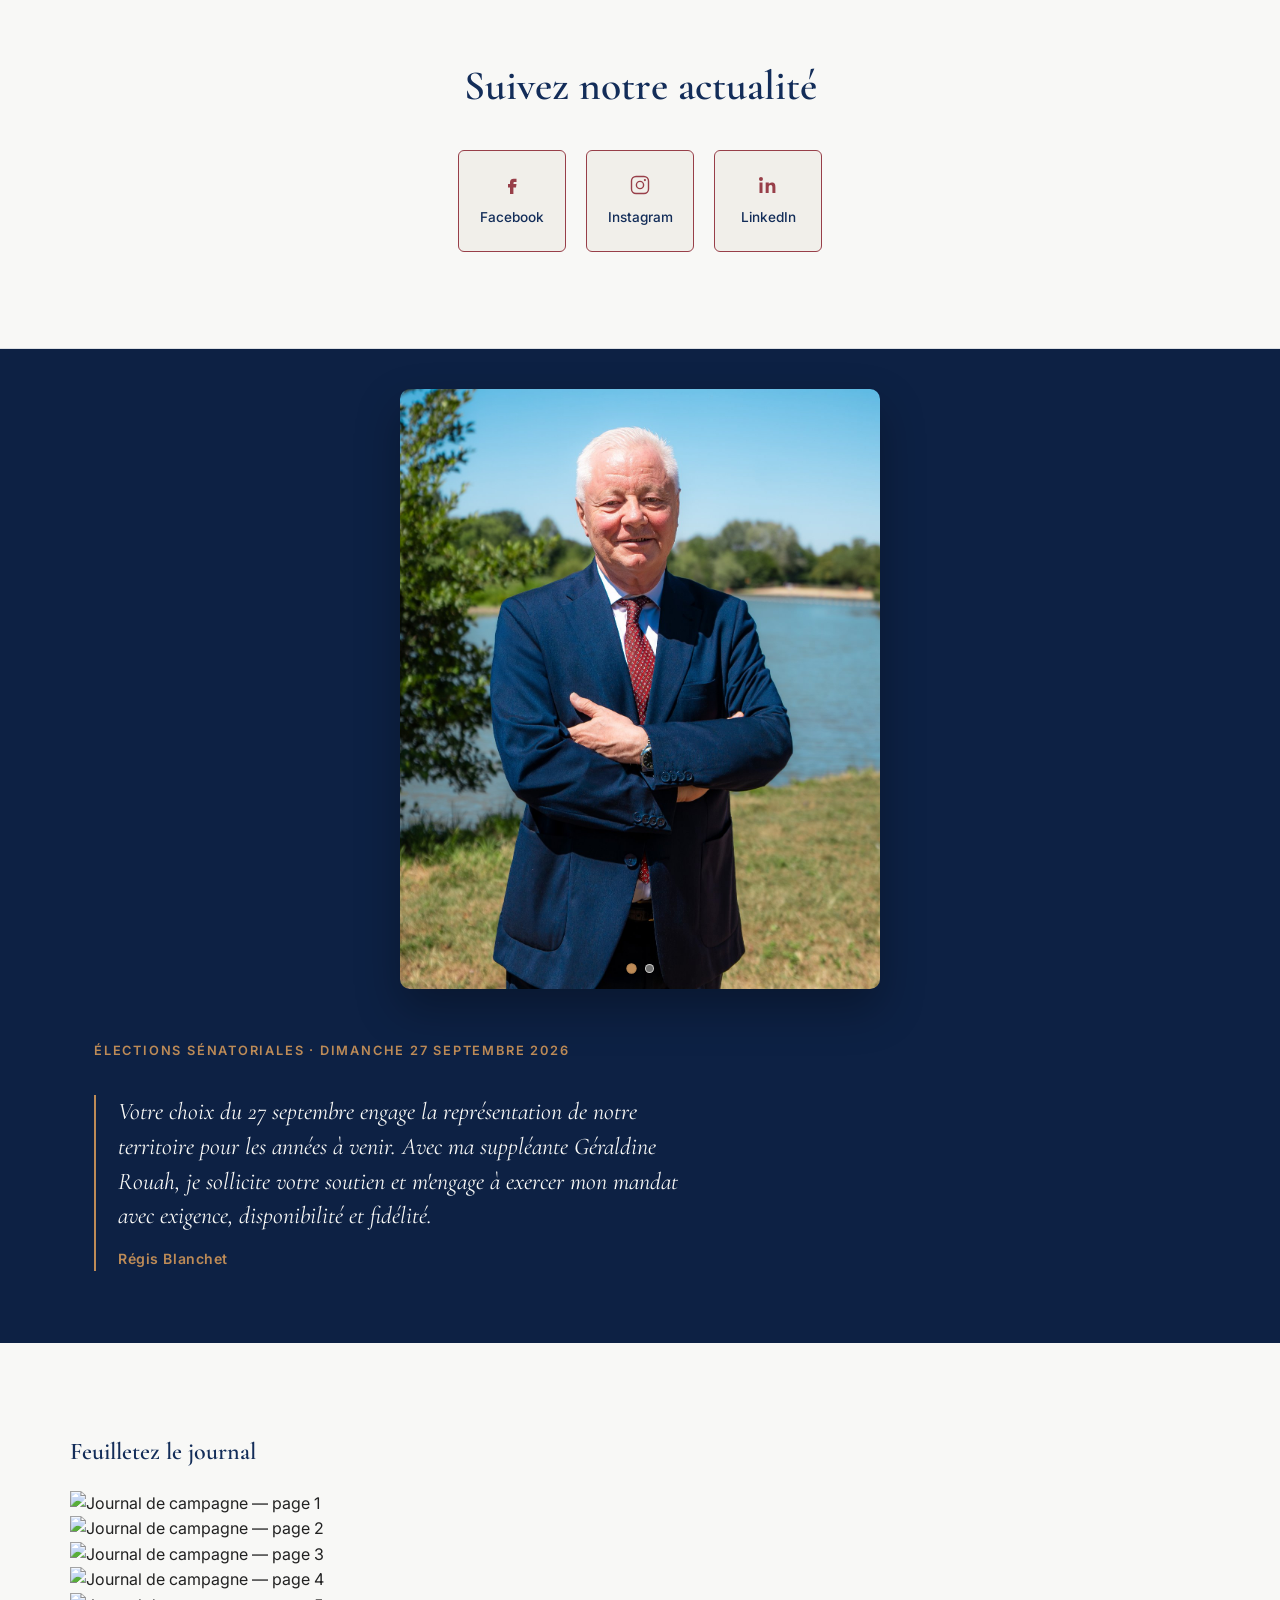
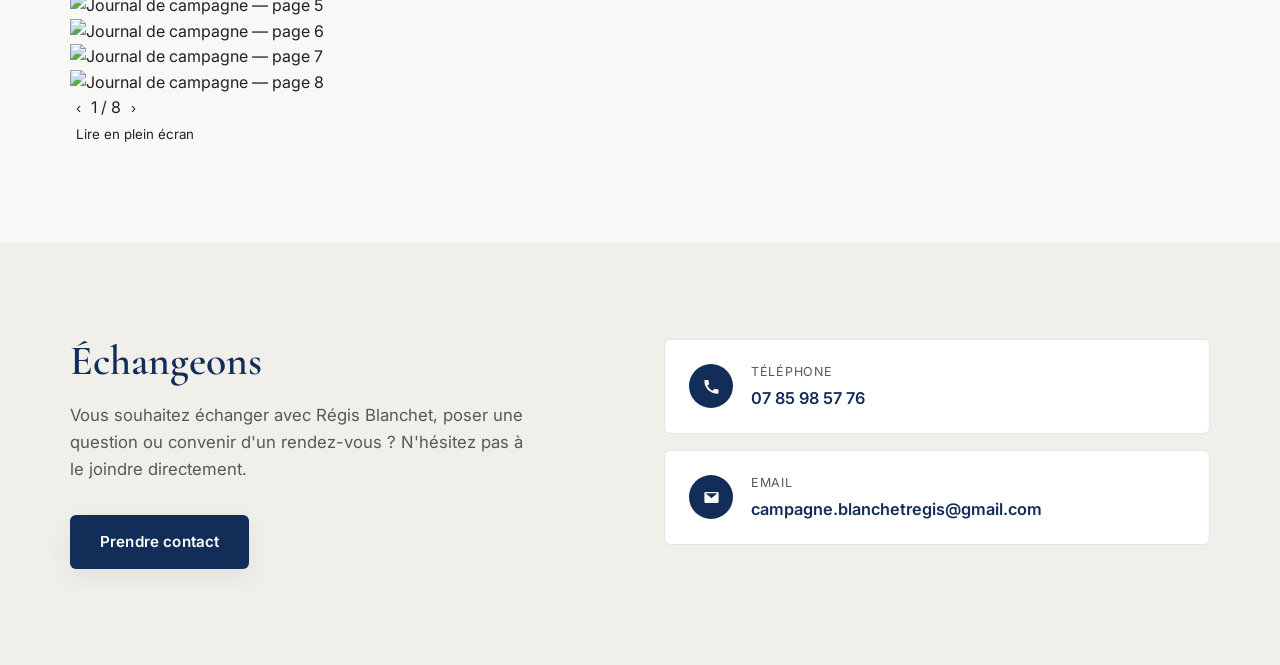
==== index.html.html @ 0cc700af "Add files via upload" ====
<!DOCTYPE html>
<html lang="fr">
<head>
<meta charset="UTF-8">
<meta name="viewport" content="width=device-width, initial-scale=1.0">
<title>Régis Blanchet — Candidat aux élections sénatoriales | La force de l'expérience, la voix de l'Indre</title>
<meta name="description" content="Régis Blanchet, candidat aux élections sénatoriales du 27 septembre 2026 dans l'Indre. Son journal de campagne complet et ses coordonnées de contact.">

<!-- Open Graph -->
<meta property="og:type" content="website">
<meta property="og:title" content="Régis Blanchet — Candidat aux élections sénatoriales">
<meta property="og:description" content="La force de l'expérience. La voix de l'Indre. Candidat aux élections sénatoriales du 27 septembre 2026 dans l'Indre.">
<meta property="og:image" content="images/hero-photo-1.jpg">
<meta property="og:locale" content="fr_FR">

<!-- Favicon -->
<link rel="icon" type="image/png" sizes="32x32" href="favicon/favicon-32.png">
<link rel="icon" type="image/png" sizes="192x192" href="favicon/favicon-192.png">
<link rel="apple-touch-icon" href="favicon/favicon-180.png">
<link rel="shortcut icon" href="favicon/favicon.ico">

<!-- Fonts -->
<link rel="preconnect" href="https://fonts.googleapis.com">
<link rel="preconnect" href="https://fonts.gstatic.com" crossorigin>
<link href="https://fonts.googleapis.com/css2?family=Cormorant+Garamond:ital,wght@0,500;0,600;0,700;1,500;1,600&family=Inter:wght@400;500;600&display=swap" rel="stylesheet">

<link rel="stylesheet" href="css/style.css">
</head>
<body id="top">

<!-- Skip link -->
<a class="skip-link" href="#contenu">Aller au contenu principal</a>

<main id="contenu">

  <!-- ============ RÉSEAUX SOCIAUX ============ -->
  <section class="section social-section social-section-first" id="reseaux" aria-label="Réseaux sociaux">
    <div class="section-inner social-inner">
      <h2 class="social-title">Suivez notre actualité</h2>
      <ul class="social-list">
        <li>
          <a href="https://www.facebook.com/profile.php?id=61592888324703" class="social-link" aria-label="Facebook — Régis Blanchet 2026" target="_blank" rel="noopener">
            <svg viewBox="0 0 24 24" fill="none" aria-hidden="true"><path d="M14 9h2.5V5.8h-2.7C11 5.8 10 7.4 10 9.6V11H8v3.4h2V21h3.4v-6.6H16l.5-3.4h-3V10c0-.6.3-1 1-1z" fill="currentColor"/></svg>
            <span>Facebook</span>
          </a>
        </li>
        <li>
          <a href="https://www.instagram.com/regis_blanchet_2026/" class="social-link" aria-label="Instagram — Régis Blanchet 2026" target="_blank" rel="noopener">
            <svg viewBox="0 0 24 24" fill="none" aria-hidden="true"><rect x="3.5" y="3.5" width="17" height="17" rx="4.5" stroke="currentColor" stroke-width="1.4"/><circle cx="12" cy="12" r="3.6" stroke="currentColor" stroke-width="1.4"/><circle cx="16.9" cy="7.1" r="1.1" fill="currentColor"/></svg>
            <span>Instagram</span>
          </a>
        </li>
        <li>
          <a href="https://www.linkedin.com/in/r%C3%A9gis-blanchet-agirpourlindre/" class="social-link" aria-label="LinkedIn — Régis Blanchet 2026" target="_blank" rel="noopener">
            <svg viewBox="0 0 24 24" fill="none" aria-hidden="true"><path d="M4.98 4a2 2 0 1 0 0 4 2 2 0 0 0 0-4zM3.5 9.6h3v10.4h-3zM9.9 9.6h2.9v1.4h.04c.4-.75 1.4-1.55 2.9-1.55 3.1 0 3.66 2 3.66 4.7v5.85h-3v-5.2c0-1.24-.02-2.83-1.73-2.83-1.73 0-2 1.35-2 2.74v5.29h-3V9.6z" fill="currentColor"/></svg>
            <span>LinkedIn</span>
          </a>
        </li>
      </ul>
    </div>
  </section>

  <!-- ============ HERO ============ -->
  <section class="hero" id="hero" aria-label="Présentation">
    <div class="hero-photo-frame" id="heroCarousel">
      <div class="hero-slide is-active" data-slide="0">
        <img src="images/hero-photo-1.jpg" alt="Régis Blanchet, souriant, dans un parc" class="hero-photo-img">
      </div>
      <div class="hero-slide" data-slide="1">
        <img src="images/hero-photo-2.jpg" alt="Régis Blanchet et Géraldine Rouah, côte à côte dans un parc" class="hero-photo-img">
      </div>
      <div class="hero-dots" role="tablist" aria-label="Choisir une photo">
        <button type="button" class="hero-dot is-active" role="tab" aria-selected="true" aria-label="Photo 1 : Régis Blanchet" data-go-to="0"></button>
        <button type="button" class="hero-dot" role="tab" aria-selected="false" aria-label="Photo 2 : Régis Blanchet et Géraldine Rouah" data-go-to="1"></button>
      </div>
    </div>
    <div class="hero-content">
      <h1 class="sr-only">Régis Blanchet, candidat aux élections sénatoriales, avec sa suppléante Géraldine Rouah</h1>
      <p class="hero-eyebrow">Élections sénatoriales · Dimanche 27 septembre 2026</p>
      <blockquote class="hero-quote">
        <p>Votre choix du 27 septembre engage la représentation de notre territoire pour les années à venir. Avec ma suppléante Géraldine Rouah, je sollicite votre soutien et m'engage à exercer mon mandat avec exigence, disponibilité et fidélité.</p>
        <cite>Régis Blanchet</cite>
      </blockquote>
    </div>
  </section>

  <!-- ============ JOURNAL DE CAMPAGNE (FEUILLETAGE) ============ -->
  <section class="section flipbook-section" id="journal" aria-label="Journal de campagne">
    <div class="section-inner">
      <h2>Feuilletez le journal</h2>

      <div class="fb-wrapper">
        <div class="fb-book" data-fb-book>
          <button type="button" class="fb-zoom-btn" data-fb-zoom aria-label="Agrandir cette page">
            <svg viewBox="0 0 24 24" fill="none"><circle cx="10.5" cy="10.5" r="6.5" stroke="currentColor" stroke-width="1.8"/><path d="M15.5 15.5 21 21" stroke="currentColor" stroke-width="1.8" stroke-linecap="round"/><path d="M10.5 8v5M8 10.5h5" stroke="currentColor" stroke-width="1.6" stroke-linecap="round"/></svg>
          </button>
          <div class="fb-page">
            <img src="images/journal/page-1.jpg" alt="Journal de campagne — page 1" loading="lazy">
            <div class="fb-shadow"></div>
          </div>
          <div class="fb-page">
            <img src="images/journal/page-2.jpg" alt="Journal de campagne — page 2" loading="lazy">
            <div class="fb-shadow"></div>
          </div>
          <div class="fb-page">
            <img src="images/journal/page-3.jpg" alt="Journal de campagne — page 3" loading="lazy">
            <div class="fb-shadow"></div>
          </div>
          <div class="fb-page">
            <img src="images/journal/page-4.jpg" alt="Journal de campagne — page 4" loading="lazy">
            <div class="fb-shadow"></div>
          </div>
          <div class="fb-page">
            <img src="images/journal/page-5.jpg" alt="Journal de campagne — page 5" loading="lazy">
            <div class="fb-shadow"></div>
          </div>
          <div class="fb-page">
            <img src="images/journal/page-6.jpg" alt="Journal de campagne — page 6" loading="lazy">
            <div class="fb-shadow"></div>
          </div>
          <div class="fb-page">
            <img src="images/journal/page-7.jpg" alt="Journal de campagne — page 7" loading="lazy">
            <div class="fb-shadow"></div>
          </div>
          <div class="fb-page">
            <img src="images/journal/page-8.jpg" alt="Journal de campagne — page 8" loading="lazy">
            <div class="fb-shadow"></div>
          </div>
        </div>
      </div>

      <div class="fb-controls">
        <button type="button" data-fb-prev aria-label="Page précédente">&#8249;</button>
        <span class="fb-page-count" data-fb-count>1 / 8</span>
        <button type="button" data-fb-next aria-label="Page suivante">&#8250;</button>
      </div>

      <button type="button" class="fb-read-btn" data-fb-zoom-alt>Lire en plein écran</button>
    </div>
  </section>

  <!-- ============ CONTACT ============ -->
  <section class="section contact-section" id="contact" aria-label="Contact">
    <div class="section-inner contact-grid">
      <div class="contact-text">
        <h2>Échangeons</h2>
        <p>Vous souhaitez échanger avec Régis Blanchet, poser une question ou convenir d'un rendez-vous&nbsp;? N'hésitez pas à le joindre directement.</p>
        <a class="btn btn-primary" href="mailto:campagne.blanchetregis@gmail.com?subject=Prise%20de%20contact%20%E2%80%94%20%C3%89lections%20s%C3%A9natoriales">
          Prendre contact
        </a>
      </div>
      <div class="contact-coords" role="list">
        <a class="contact-item" role="listitem" href="tel:+33785985776">
          <span class="contact-icon" aria-hidden="true">
            <svg viewBox="0 0 24 24" fill="none"><path d="M6.6 10.8c1.4 2.8 3.8 5.2 6.6 6.6l2.2-2.2c.3-.3.7-.4 1-.2 1.1.4 2.3.6 3.5.6.6 0 1 .4 1 1V20c0 .6-.4 1-1 1C10.3 21 3 13.7 3 4.9c0-.6.4-1 1-1h3.4c.6 0 1 .4 1 1 0 1.2.2 2.4.6 3.5.1.4 0 .8-.3 1.1L6.6 10.8z" fill="currentColor"/></svg>
          </span>
          <span>
            <span class="contact-label">Téléphone</span>
            <span class="contact-value">07 85 98 57 76</span>
          </span>
        </a>
        <a class="contact-item" role="listitem" href="mailto:campagne.blanchetregis@gmail.com">
          <span class="contact-icon" aria-hidden="true">
            <svg viewBox="0 0 24 24" fill="none"><path d="M3 6.5A1.5 1.5 0 0 1 4.5 5h15A1.5 1.5 0 0 1 21 6.5v11A1.5 1.5 0 0 1 19.5 19h-15A1.5 1.5 0 0 1 3 17.5v-11zm1.7.2 7.1 5.8a.5.5 0 0 0 .4 0l7.1-5.8H4.7z" fill="currentColor"/></svg>
          </span>
          <span>
            <span class="contact-label">Email</span>
            <span class="contact-value">campagne.blanchetregis@gmail.com</span>
          </span>
        </a>
      </div>
    </div>
  </section>

</main>

<!-- ============ LECTEUR PLEIN ÉCRAN (journal de campagne) ============ -->
<div class="reader" id="reader" role="dialog" aria-modal="true" aria-label="Lecture du journal de campagne" hidden>
  <div class="reader-topbar">
    <span class="reader-page-count" id="readerPageCount">1 / 8</span>
    <div class="reader-zoom-controls">
      <button type="button" id="readerZoomOut" aria-label="Réduire">−</button>
      <button type="button" id="readerZoomIn" aria-label="Agrandir">+</button>
    </div>
    <button type="button" id="readerClose" aria-label="Fermer la lecture">
      <svg viewBox="0 0 24 24" fill="none" aria-hidden="true"><path d="M5 5l14 14M19 5 5 19" stroke="currentColor" stroke-width="1.8" stroke-linecap="round"/></svg>
    </button>
  </div>

  <button type="button" class="reader-nav reader-nav-prev" id="readerPrev" aria-label="Page précédente">&#8249;</button>
  <button type="button" class="reader-nav reader-nav-next" id="readerNext" aria-label="Page suivante">&#8250;</button>

  <div class="reader-viewport" id="readerViewport">
    <img src="" alt="Page du journal de campagne, en grand" id="readerImage" draggable="false">
  </div>
</div>

<script src="js/script.js"></script>
</body>
</html>
---- css/style.css ----
/* ==========================================================================
   Régis Blanchet 2026 — mini-site QR code
   Identité graphique reprise de la lettre de candidature et du journal
   ========================================================================== */

:root {
  --navy: #132D59;
  --navy-deep: #0d2144;
  --navy-hover: #1c3f75;
  --cream: #F8F8F6;
  --cream-alt: #F1EFEA;
  --ink: #222222;
  --ink-soft: #55585d;
  --terracotta: #BD8B57;      /* accent décoratif : filets, icônes, fonds sombres */
  --terracotta-deep: #8A5A2E; /* accent texte, conforme au contraste sur fond clair */
  --tie-bordeaux: #983F49;    /* bordeaux échantillonné sur la cravate de Régis, touche discrète */
  --line: rgba(19, 45, 89, 0.12);
  --shadow: 0 18px 45px rgba(19, 45, 89, 0.10);
  --shadow-soft: 0 8px 24px rgba(19, 45, 89, 0.08);
  --radius: 6px;
  --radius-lg: 14px;
  --font-display: "Cormorant Garamond", "Times New Roman", serif;
  --font-body: "Inter", -apple-system, BlinkMacSystemFont, "Segoe UI", sans-serif;
  --container: 1140px;
}

* { box-sizing: border-box; }

html {
  scroll-behavior: smooth;
}

@media (prefers-reduced-motion: reduce) {
  html { scroll-behavior: auto; }
  *, *::before, *::after {
    animation-duration: 0.001ms !important;
    animation-iteration-count: 1 !important;
    transition-duration: 0.001ms !important;
    scroll-behavior: auto !important;
  }
}

body {
  margin: 0;
  background: var(--cream);
  color: var(--ink);
  font-family: var(--font-body);
  font-size: 16px;
  line-height: 1.6;
  -webkit-font-smoothing: antialiased;
}

h1, h2, h3 {
  font-family: var(--font-display);
  color: var(--navy);
  margin: 0;
  font-weight: 600;
  line-height: 1.1;
}

p { margin: 0; }

a {
  color: inherit;
  text-decoration: none;
}

img {
  max-width: 100%;
  display: block;
}

button {
  font-family: inherit;
  cursor: pointer;
  border: none;
  background: none;
  color: inherit;
}

.skip-link {
  position: absolute;
  left: -9999px;
  top: 0;
  background: var(--navy);
  color: var(--cream);
  padding: 12px 18px;
  z-index: 999;
  border-radius: 0 0 6px 0;
}
.skip-link:focus {
  left: 0;
}

:focus-visible {
  outline: 2px solid var(--terracotta);
  outline-offset: 3px;
}

.eyebrow {
  font-family: var(--font-body);
  font-size: 0.78rem;
  letter-spacing: 0.14em;
  text-transform: uppercase;
  color: var(--terracotta-deep);
  font-weight: 600;
  margin-bottom: 10px;
  display: inline-block;
}
.eyebrow-light { color: var(--terracotta); }

.section {
  padding: 96px 24px;
}
.section-inner {
  max-width: var(--container);
  margin: 0 auto;
}

/* ---------- Scroll reveal ---------- */
.reveal {
  opacity: 0;
  transform: translateY(24px);
  transition: opacity 0.7s ease, transform 0.7s ease;
}
.reveal.is-visible {
  opacity: 1;
  transform: translateY(0);
}

/* ==========================================================================
   BOUTONS
   ========================================================================== */
.btn {
  display: inline-flex;
  align-items: center;
  justify-content: center;
  gap: 10px;
  padding: 15px 30px;
  border-radius: var(--radius);
  font-size: 0.95rem;
  font-weight: 600;
  letter-spacing: 0.01em;
  transition: background 0.25s ease, color 0.25s ease, border-color 0.25s ease, transform 0.25s ease, box-shadow 0.25s ease;
  text-align: center;
}
.btn-primary {
  background: var(--navy);
  color: #fff;
  box-shadow: var(--shadow-soft);
}
.btn-primary:hover {
  background: var(--navy-hover);
  transform: translateY(-1px);
  box-shadow: var(--shadow);
}
.btn-secondary {
  background: transparent;
  color: #fff;
  border: 1.5px solid rgba(248, 248, 246, 0.55);
}
.btn-secondary:hover {
  border-color: var(--cream);
  background: rgba(248, 248, 246, 0.1);
}
.btn-ghost {
  background: transparent;
  color: var(--navy);
  border: 1.5px solid var(--line);
}
.btn-ghost:hover {
  border-color: var(--navy);
  background: rgba(19, 45, 89, 0.04);
}

/* ==========================================================================
   HERO
   ========================================================================== */
.hero {
  padding-top: 40px;
  padding-bottom: 8px;
  background: var(--navy-deep);
}
.hero-photo-frame {
  position: relative;
  width: 88%;
  max-width: 420px;
  margin: 0 auto;
  aspect-ratio: 4 / 5;
  border-radius: 10px;
  overflow: hidden;
  box-shadow: 0 20px 45px rgba(0, 0, 0, 0.3);
}
.hero-slide {
  position: absolute;
  inset: 0;
  opacity: 0;
  transition: opacity 0.9s ease;
}
.hero-slide.is-active {
  opacity: 1;
  z-index: 1;
}
.hero-photo-img {
  width: 100%;
  height: 100%;
  object-fit: cover;
  object-position: 50% 12%;
  display: block;
}
.hero-dots {
  position: absolute;
  left: 0;
  right: 0;
  bottom: 16px;
  z-index: 2;
  display: flex;
  justify-content: center;
  gap: 9px;
}
.hero-dot {
  width: 9px;
  height: 9px;
  border-radius: 50%;
  background: rgba(248, 248, 246, 0.45);
  border: 1.5px solid rgba(248, 248, 246, 0.7);
  padding: 0;
  transition: background 0.25s ease, transform 0.25s ease;
}
.hero-dot.is-active {
  background: var(--terracotta);
  border-color: var(--terracotta);
  transform: scale(1.15);
}
@media (min-width: 720px) {
  .hero-photo-frame { max-width: 480px; }
}
.hero-content {
  max-width: var(--container);
  margin: 0 auto;
  padding: 52px 24px 64px;
  color: var(--cream);
}
.hero-eyebrow {
  font-size: 0.8rem;
  letter-spacing: 0.14em;
  text-transform: uppercase;
  color: var(--terracotta);
  font-weight: 600;
  margin-bottom: 16px;
}
.sr-only {
  position: absolute;
  width: 1px;
  height: 1px;
  padding: 0;
  margin: -1px;
  overflow: hidden;
  clip: rect(0, 0, 0, 0);
  white-space: nowrap;
  border: 0;
}
.hero-quote {
  margin: 34px 0 0;
  padding-left: 22px;
  border-left: 2px solid var(--terracotta);
  max-width: 62ch;
}
.hero-quote p {
  font-family: var(--font-display);
  font-style: italic;
  font-size: clamp(1.15rem, 2.6vw, 1.5rem);
  line-height: 1.45;
  color: var(--cream);
  margin: 0;
}
.hero-quote cite {
  display: block;
  margin-top: 14px;
  font-style: normal;
  font-size: 0.88rem;
  letter-spacing: 0.04em;
  color: var(--terracotta);
  font-weight: 600;
}
.hero-actions {
  margin-top: 40px;
  display: flex;
  flex-wrap: wrap;
  gap: 16px;
}
.hero .btn-ghost {
  color: var(--cream);
  border-color: rgba(248, 248, 246, 0.4);
}
.hero .btn-ghost:hover {
  border-color: var(--cream);
  background: rgba(248, 248, 246, 0.08);
}

/* ==========================================================================
   JOURNAL
   ========================================================================== */
.journal-section { background: var(--cream); }
.journal-grid {
  display: grid;
  gap: 56px;
  align-items: center;
}
@media (min-width: 860px) {
  .journal-grid {
    grid-template-columns: 0.85fr 1.15fr;
    gap: 80px;
  }
}
.journal-cover-wrap { display: flex; justify-content: center; }
.soutiens-trigger {
  position: relative;
  display: block;
  width: 100%;
  max-width: 340px;
  border-radius: var(--radius-lg);
  overflow: hidden;
  box-shadow: var(--shadow);
  background: #fff;
  border: 1px solid var(--line);
  transition: transform 0.3s ease, box-shadow 0.3s ease;
}
.soutiens-trigger:hover,
.soutiens-trigger:focus-visible {
  transform: translateY(-5px);
  box-shadow: 0 24px 50px rgba(19, 45, 89, 0.16);
}
.soutiens-img {
  width: 100%;
  height: auto;
  display: block;
}
.soutiens-zoom-hint {
  position: absolute;
  right: 12px;
  bottom: 12px;
  width: 38px;
  height: 38px;
  border-radius: 50%;
  background: rgba(13, 33, 68, 0.82);
  color: #fff;
  display: flex;
  align-items: center;
  justify-content: center;
  transition: background 0.25s ease, transform 0.25s ease;
}
.soutiens-zoom-hint svg { width: 18px; height: 18px; }
.soutiens-trigger:hover .soutiens-zoom-hint,
.soutiens-trigger:focus-visible .soutiens-zoom-hint {
  background: var(--terracotta);
  transform: scale(1.08);
}

/* ---------- Lightbox ---------- */
.lightbox {
  position: fixed;
  inset: 0;
  z-index: 500;
  background: rgba(13, 20, 33, 0.94);
}
.lightbox[hidden] { display: none; }
.lightbox-scroll {
  width: 100%;
  height: 100%;
  overflow: auto;
  display: flex;
  align-items: center;
  justify-content: center;
  padding: 60px 20px;
}
.lightbox-scroll img {
  max-width: 100%;
  max-height: calc(100vh - 120px);
  width: auto;
  height: auto;
  box-shadow: 0 20px 60px rgba(0, 0, 0, 0.5);
  border-radius: 3px;
  cursor: zoom-in;
  transition: max-width 0.2s ease, max-height 0.2s ease;
}
.lightbox-scroll img.is-zoomed {
  max-width: none;
  max-height: none;
  width: 1400px;
  cursor: zoom-out;
}
.lightbox-close {
  position: fixed;
  top: 18px;
  right: 18px;
  z-index: 10;
  width: 44px;
  height: 44px;
  border-radius: 50%;
  background: rgba(248, 248, 246, 0.12);
  border: 1px solid rgba(248, 248, 246, 0.3);
  color: var(--cream);
  display: flex;
  align-items: center;
  justify-content: center;
  transition: border-color 0.25s ease, background 0.25s ease;
}
.lightbox-close svg { width: 20px; height: 20px; }
.lightbox-close:hover,
.lightbox-close:focus-visible {
  border-color: var(--terracotta);
  background: rgba(248, 248, 246, 0.08);
}

.journal-text h2 {
  font-size: clamp(1.9rem, 3.6vw, 2.6rem);
  margin-bottom: 22px;
}
.journal-lede {
  color: var(--ink-soft);
  font-size: 1.05rem;
  max-width: 46ch;
}

/* ==========================================================================
   CONTACT
   ========================================================================== */
.contact-section { background: var(--cream-alt); }
.contact-grid {
  display: grid;
  gap: 48px;
}
@media (min-width: 860px) {
  .contact-grid {
    grid-template-columns: 1fr 1fr;
    align-items: start;
  }
}
.contact-text h2 { font-size: clamp(1.9rem, 3.6vw, 2.6rem); margin-bottom: 18px; }
.contact-text p { color: var(--ink-soft); font-size: 1.05rem; max-width: 42ch; margin-bottom: 32px; }

.contact-coords {
  display: flex;
  flex-direction: column;
  gap: 16px;
}
.contact-item {
  display: flex;
  align-items: center;
  gap: 18px;
  padding: 22px 24px;
  background: #fff;
  border: 1px solid var(--line);
  border-radius: var(--radius);
  transition: border-color 0.25s ease, transform 0.25s ease, box-shadow 0.25s ease;
}
.contact-item:hover,
.contact-item:focus-visible {
  border-color: var(--terracotta);
  transform: translateY(-2px);
  box-shadow: var(--shadow-soft);
}
.contact-icon {
  flex: none;
  width: 44px;
  height: 44px;
  border-radius: 50%;
  background: var(--navy);
  display: flex;
  align-items: center;
  justify-content: center;
}
.contact-icon svg { width: 19px; height: 19px; color: var(--cream); }
.contact-label {
  display: block;
  font-size: 0.78rem;
  letter-spacing: 0.06em;
  text-transform: uppercase;
  color: var(--ink-soft);
  margin-bottom: 3px;
}
.contact-value {
  display: block;
  font-weight: 600;
  color: var(--navy);
  font-size: 1.02rem;
  word-break: break-word;
}

/* ==========================================================================
   RÉSEAUX SOCIAUX
   ========================================================================== */
.social-section {
  background: var(--cream);
  text-align: center;
  border-bottom: 1px solid var(--line);
}
.social-section-first {
  margin-top: 24px;
  padding-top: 40px;
}
@media (max-width: 640px) {
  .social-section-first { margin-top: 12px; }
}
.social-title {
  color: var(--navy);
  font-size: clamp(1.9rem, 3.6vw, 2.6rem);
  margin-bottom: 40px;
}
.social-list {
  list-style: none;
  margin: 0; padding: 0;
  display: flex;
  justify-content: center;
  gap: 20px;
  flex-wrap: wrap;
}
.social-link {
  display: flex;
  flex-direction: column;
  align-items: center;
  gap: 10px;
  width: 108px;
  padding: 22px 10px;
  background: var(--cream-alt);
  border: 1.5px solid var(--tie-bordeaux);
  border-radius: var(--radius);
  color: var(--navy);
  font-size: 0.85rem;
  font-weight: 500;
  transition: border-color 0.25s ease, background 0.25s ease, color 0.25s ease, transform 0.25s ease;
}
.social-link svg { width: 24px; height: 24px; color: var(--tie-bordeaux); transition: color 0.25s ease; }
.social-link:hover,
.social-link:focus-visible {
  border-color: var(--navy);
  background: var(--navy);
  color: #fff;
  transform: translateY(-3px);
}
.social-link:hover svg,
.social-link:focus-visible svg {
  color: #fff;
}

/* ==========================================================================
   RESPONSIVE — ajustements
   ========================================================================== */
@media (max-width: 640px) {
  .section { padding: 72px 20px; }
  .btn { width: 100%; }
}
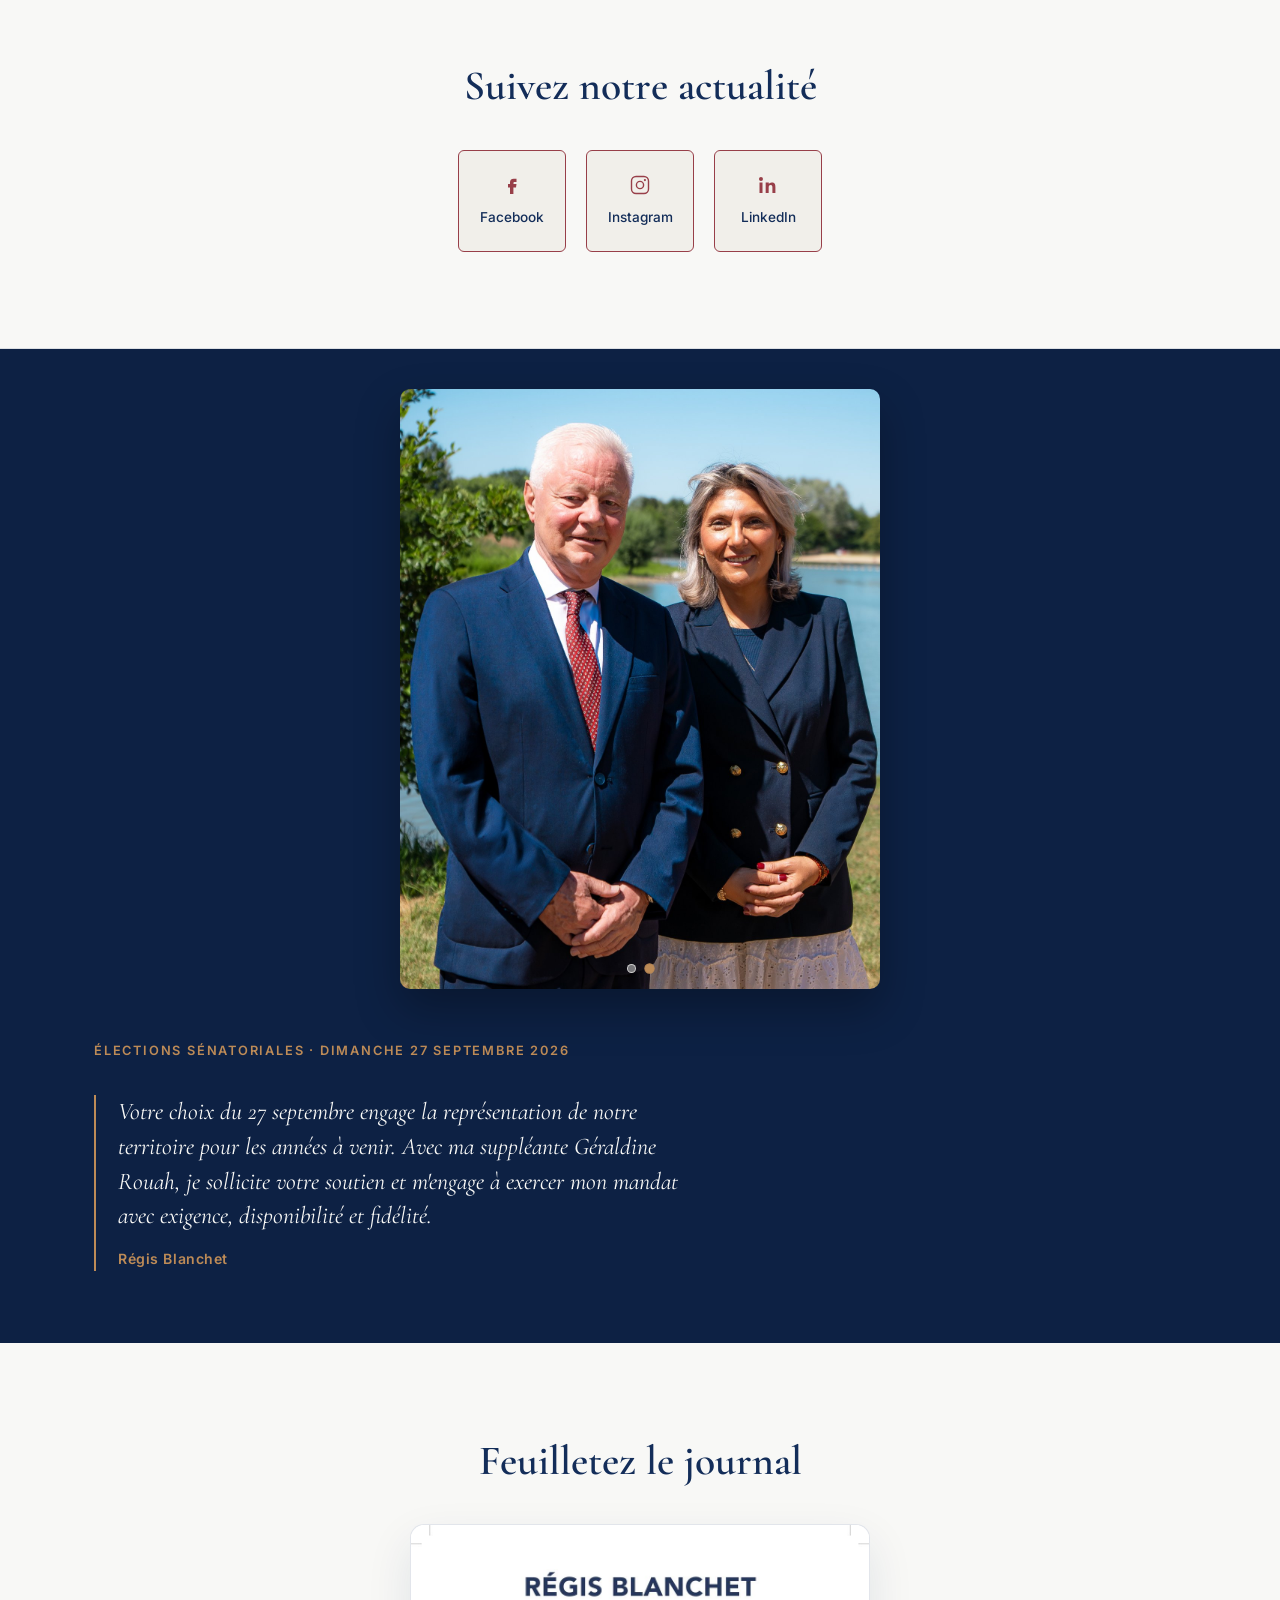
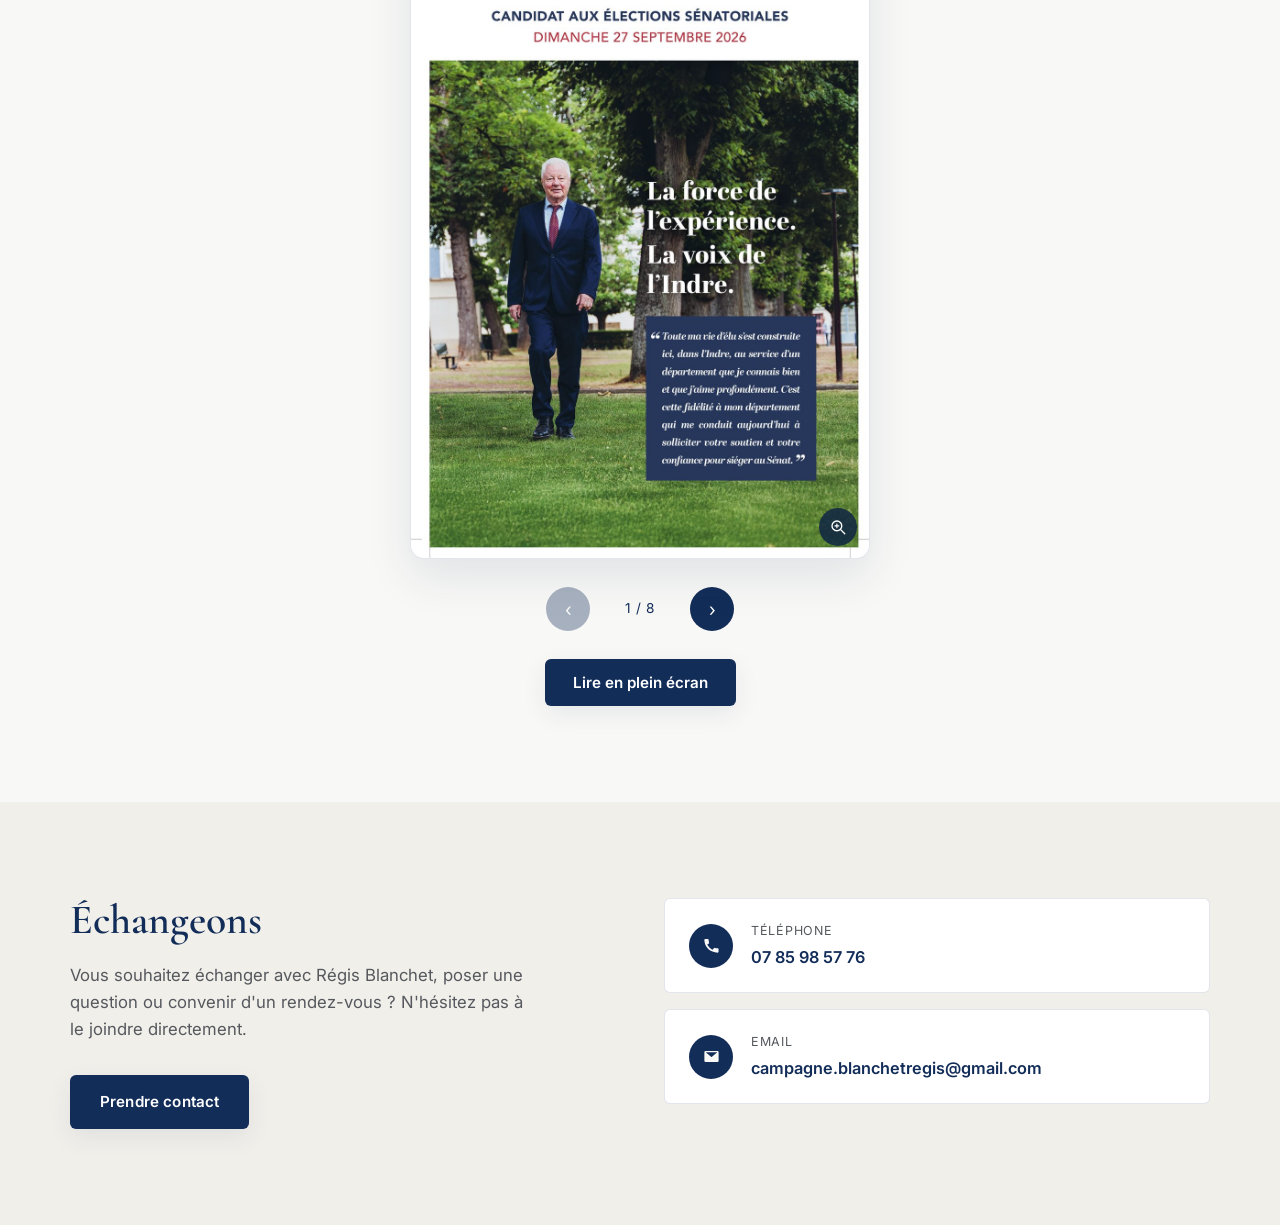
==== commit 1d585b6b: "Add files via upload" ====
--- a/index.html.html
+++ b/index.html.html
@@ -95,35 +95,35 @@
             <svg viewBox="0 0 24 24" fill="none"><circle cx="10.5" cy="10.5" r="6.5" stroke="currentColor" stroke-width="1.8"/><path d="M15.5 15.5 21 21" stroke="currentColor" stroke-width="1.8" stroke-linecap="round"/><path d="M10.5 8v5M8 10.5h5" stroke="currentColor" stroke-width="1.6" stroke-linecap="round"/></svg>
           </button>
           <div class="fb-page">
-            <img src="images/journal/page-1.jpg" alt="Journal de campagne — page 1" loading="lazy">
-            <div class="fb-shadow"></div>
-          </div>
-          <div class="fb-page">
-            <img src="images/journal/page-2.jpg" alt="Journal de campagne — page 2" loading="lazy">
-            <div class="fb-shadow"></div>
-          </div>
-          <div class="fb-page">
-            <img src="images/journal/page-3.jpg" alt="Journal de campagne — page 3" loading="lazy">
-            <div class="fb-shadow"></div>
-          </div>
-          <div class="fb-page">
-            <img src="images/journal/page-4.jpg" alt="Journal de campagne — page 4" loading="lazy">
-            <div class="fb-shadow"></div>
-          </div>
-          <div class="fb-page">
-            <img src="images/journal/page-5.jpg" alt="Journal de campagne — page 5" loading="lazy">
-            <div class="fb-shadow"></div>
-          </div>
-          <div class="fb-page">
-            <img src="images/journal/page-6.jpg" alt="Journal de campagne — page 6" loading="lazy">
-            <div class="fb-shadow"></div>
-          </div>
-          <div class="fb-page">
-            <img src="images/journal/page-7.jpg" alt="Journal de campagne — page 7" loading="lazy">
-            <div class="fb-shadow"></div>
-          </div>
-          <div class="fb-page">
-            <img src="images/journal/page-8.jpg" alt="Journal de campagne — page 8" loading="lazy">
+            <img src="images/page-1.jpg" alt="Journal de campagne — page 1" loading="lazy">
+            <div class="fb-shadow"></div>
+          </div>
+          <div class="fb-page">
+            <img src="images/page-2.jpg" alt="Journal de campagne — page 2" loading="lazy">
+            <div class="fb-shadow"></div>
+          </div>
+          <div class="fb-page">
+            <img src="images/page-3.jpg" alt="Journal de campagne — page 3" loading="lazy">
+            <div class="fb-shadow"></div>
+          </div>
+          <div class="fb-page">
+            <img src="images/page-4.jpg" alt="Journal de campagne — page 4" loading="lazy">
+            <div class="fb-shadow"></div>
+          </div>
+          <div class="fb-page">
+            <img src="images/page-5.jpg" alt="Journal de campagne — page 5" loading="lazy">
+            <div class="fb-shadow"></div>
+          </div>
+          <div class="fb-page">
+            <img src="images/page-6.jpg" alt="Journal de campagne — page 6" loading="lazy">
+            <div class="fb-shadow"></div>
+          </div>
+          <div class="fb-page">
+            <img src="images/page-7.jpg" alt="Journal de campagne — page 7" loading="lazy">
+            <div class="fb-shadow"></div>
+          </div>
+          <div class="fb-page">
+            <img src="images/page-8.jpg" alt="Journal de campagne — page 8" loading="lazy">
             <div class="fb-shadow"></div>
           </div>
         </div>
--- a/css/style.css
+++ b/css/style.css
@@ -299,7 +299,7 @@
 }
 
 /* ==========================================================================
-   JOURNAL
+   JOURNAL (ancien bloc soutiens — inutilisé, laissé sans risque)
    ========================================================================== */
 .journal-section { background: var(--cream); }
 .journal-grid {
@@ -357,60 +357,111 @@
   transform: scale(1.08);
 }
 
-/* ---------- Lightbox ---------- */
-.lightbox {
+/* ---------- Lecteur plein écran (remplace l'ancienne lightbox) ---------- */
+.reader {
   position: fixed;
   inset: 0;
   z-index: 500;
-  background: rgba(13, 20, 33, 0.94);
-}
-.lightbox[hidden] { display: none; }
-.lightbox-scroll {
-  width: 100%;
-  height: 100%;
-  overflow: auto;
-  display: flex;
-  align-items: center;
-  justify-content: center;
-  padding: 60px 20px;
-}
-.lightbox-scroll img {
-  max-width: 100%;
-  max-height: calc(100vh - 120px);
-  width: auto;
-  height: auto;
-  box-shadow: 0 20px 60px rgba(0, 0, 0, 0.5);
-  border-radius: 3px;
-  cursor: zoom-in;
-  transition: max-width 0.2s ease, max-height 0.2s ease;
-}
-.lightbox-scroll img.is-zoomed {
-  max-width: none;
-  max-height: none;
-  width: 1400px;
-  cursor: zoom-out;
-}
-.lightbox-close {
-  position: fixed;
-  top: 18px;
-  right: 18px;
-  z-index: 10;
-  width: 44px;
-  height: 44px;
+  background: #0d1421;
+  display: flex;
+  flex-direction: column;
+}
+.reader[hidden] { display: none; }
+
+.reader-topbar {
+  flex: none;
+  display: flex;
+  align-items: center;
+  justify-content: space-between;
+  gap: 14px;
+  padding: 14px 18px;
+  color: var(--cream);
+}
+.reader-page-count {
+  font-size: 0.9rem;
+  letter-spacing: 0.04em;
+  min-width: 60px;
+}
+.reader-zoom-controls {
+  display: flex;
+  gap: 10px;
+}
+.reader-zoom-controls button,
+#readerClose {
+  width: 42px;
+  height: 42px;
   border-radius: 50%;
   background: rgba(248, 248, 246, 0.12);
   border: 1px solid rgba(248, 248, 246, 0.3);
   color: var(--cream);
+  font-size: 20px;
+  line-height: 1;
   display: flex;
   align-items: center;
   justify-content: center;
   transition: border-color 0.25s ease, background 0.25s ease;
 }
-.lightbox-close svg { width: 20px; height: 20px; }
-.lightbox-close:hover,
-.lightbox-close:focus-visible {
+.reader-zoom-controls button svg,
+#readerClose svg { width: 18px; height: 18px; }
+.reader-zoom-controls button:hover:not(:disabled),
+#readerClose:hover {
   border-color: var(--terracotta);
   background: rgba(248, 248, 246, 0.08);
+}
+.reader-zoom-controls button:disabled { opacity: 0.3; cursor: default; }
+
+.reader-viewport {
+  flex: 1;
+  overflow: auto;
+  -webkit-overflow-scrolling: touch;
+  display: flex;
+  justify-content: center;
+  cursor: grab;
+}
+.reader-viewport.is-dragging { cursor: grabbing; }
+
+.reader-viewport img {
+  display: block;
+  height: 100%;
+  width: auto;
+  max-width: none;
+  margin: auto;
+  box-shadow: 0 20px 60px rgba(0, 0, 0, 0.5);
+  border-radius: 3px;
+  transition: height 0.25s ease;
+  -webkit-user-drag: none;
+  user-select: none;
+}
+
+.reader-nav {
+  position: fixed;
+  top: 50%;
+  transform: translateY(-50%);
+  z-index: 5;
+  width: 52px;
+  height: 52px;
+  border-radius: 50%;
+  background: rgba(248, 248, 246, 0.12);
+  border: 1px solid rgba(248, 248, 246, 0.3);
+  color: var(--cream);
+  font-size: 26px;
+  display: flex;
+  align-items: center;
+  justify-content: center;
+  transition: border-color 0.25s ease, background 0.25s ease;
+}
+.reader-nav:hover:not(:disabled) {
+  border-color: var(--terracotta);
+  background: rgba(248, 248, 246, 0.08);
+}
+.reader-nav:disabled { opacity: 0.25; cursor: default; }
+.reader-nav-prev { left: 16px; }
+.reader-nav-next { right: 16px; }
+
+@media (max-width: 640px) {
+  .reader-nav { width: 42px; height: 42px; font-size: 20px; }
+  .reader-nav-prev { left: 8px; }
+  .reader-nav-next { right: 8px; }
 }
 
 .journal-text h2 {
@@ -551,3 +602,161 @@
   .section { padding: 72px 20px; }
   .btn { width: 100%; }
 }
+
+/* ==========================================================================
+   JOURNAL — FEUILLETAGE (flipbook)
+   ========================================================================== */
+.flipbook-section {
+  background: var(--cream);
+  text-align: center;
+}
+.flipbook-section h2 {
+  font-size: clamp(1.9rem, 3.6vw, 2.6rem);
+  margin-bottom: 40px;
+}
+
+.fb-wrapper {
+  position: relative;
+  max-width: 460px;
+  margin: 0 auto;
+  perspective: 2000px;
+  -webkit-perspective: 2000px;
+}
+
+.fb-book {
+  position: relative;
+  width: 100%;
+  aspect-ratio: 1000 / 1380;
+  border-radius: var(--radius-lg);
+  box-shadow: var(--shadow);
+  background: #fff;
+  border: 1px solid var(--line);
+  transform-style: preserve-3d;
+  -webkit-transform-style: preserve-3d;
+  cursor: pointer;
+}
+
+.fb-page {
+  position: absolute;
+  inset: 0;
+  width: 100%;
+  height: 100%;
+  transform-origin: left center;
+  transform: rotateY(0deg);
+  transition: transform 700ms cubic-bezier(.45,.05,.35,1);
+  border-radius: var(--radius-lg);
+  overflow: hidden;
+  backface-visibility: hidden;
+  -webkit-backface-visibility: hidden;
+}
+.fb-page.is-flipped {
+  transform: rotateY(-180deg);
+}
+.fb-page img {
+  position: absolute;
+  inset: 0;
+  width: 100%;
+  height: 100%;
+  object-fit: cover;
+  border-radius: var(--radius-lg);
+  display: block;
+  pointer-events: none;
+}
+.fb-page .fb-shadow {
+  position: absolute;
+  inset: 0;
+  background: linear-gradient(90deg, rgba(0,0,0,0.55) 0%, rgba(0,0,0,0) 60%);
+  opacity: 0;
+  transition: opacity 350ms ease-in-out;
+  pointer-events: none;
+  border-radius: var(--radius-lg);
+}
+.fb-page.is-turning .fb-shadow {
+  opacity: 1;
+}
+
+.fb-zoom-btn {
+  position: absolute;
+  right: 12px;
+  bottom: 12px;
+  z-index: 20;
+  width: 38px;
+  height: 38px;
+  border-radius: 50%;
+  background: rgba(13, 33, 68, 0.82);
+  color: #fff;
+  display: flex;
+  align-items: center;
+  justify-content: center;
+  transition: background 0.25s ease, transform 0.25s ease;
+}
+.fb-zoom-btn svg { width: 18px; height: 18px; }
+.fb-zoom-btn:hover,
+.fb-zoom-btn:focus-visible {
+  background: var(--terracotta);
+  transform: scale(1.08);
+}
+
+.fb-controls {
+  display: flex;
+  align-items: center;
+  justify-content: center;
+  gap: 20px;
+  margin-top: 28px;
+}
+.fb-controls button {
+  background: var(--navy);
+  color: #fff;
+  width: 44px;
+  height: 44px;
+  border-radius: 50%;
+  font-size: 18px;
+  display: flex;
+  align-items: center;
+  justify-content: center;
+  transition: background 0.25s ease, opacity 0.25s ease;
+}
+.fb-controls button:hover:not(:disabled) { background: var(--tie-bordeaux); }
+.fb-controls button:disabled { opacity: 0.35; cursor: default; }
+
+.fb-page-count {
+  font-size: 0.85rem;
+  letter-spacing: 0.04em;
+  color: var(--navy);
+  min-width: 60px;
+}
+
+.fb-download {
+  display: inline-block;
+  margin-top: 24px;
+  font-size: 0.9rem;
+  color: var(--terracotta-deep);
+  border-bottom: 1px solid var(--terracotta-deep);
+  padding-bottom: 2px;
+  transition: color 0.2s ease, border-color 0.2s ease;
+}
+.fb-download:hover { color: var(--navy); border-color: var(--navy); }
+
+.fb-read-btn {
+  display: inline-flex;
+  align-items: center;
+  justify-content: center;
+  margin-top: 28px;
+  padding: 14px 28px;
+  background: var(--navy);
+  color: #fff;
+  border-radius: var(--radius);
+  font-size: 0.95rem;
+  font-weight: 600;
+  box-shadow: var(--shadow-soft);
+  transition: background 0.25s ease, transform 0.25s ease, box-shadow 0.25s ease;
+}
+.fb-read-btn:hover {
+  background: var(--tie-bordeaux);
+  transform: translateY(-1px);
+  box-shadow: var(--shadow);
+}
+
+@media (max-width: 480px) {
+  .fb-wrapper { max-width: 340px; }
+}
